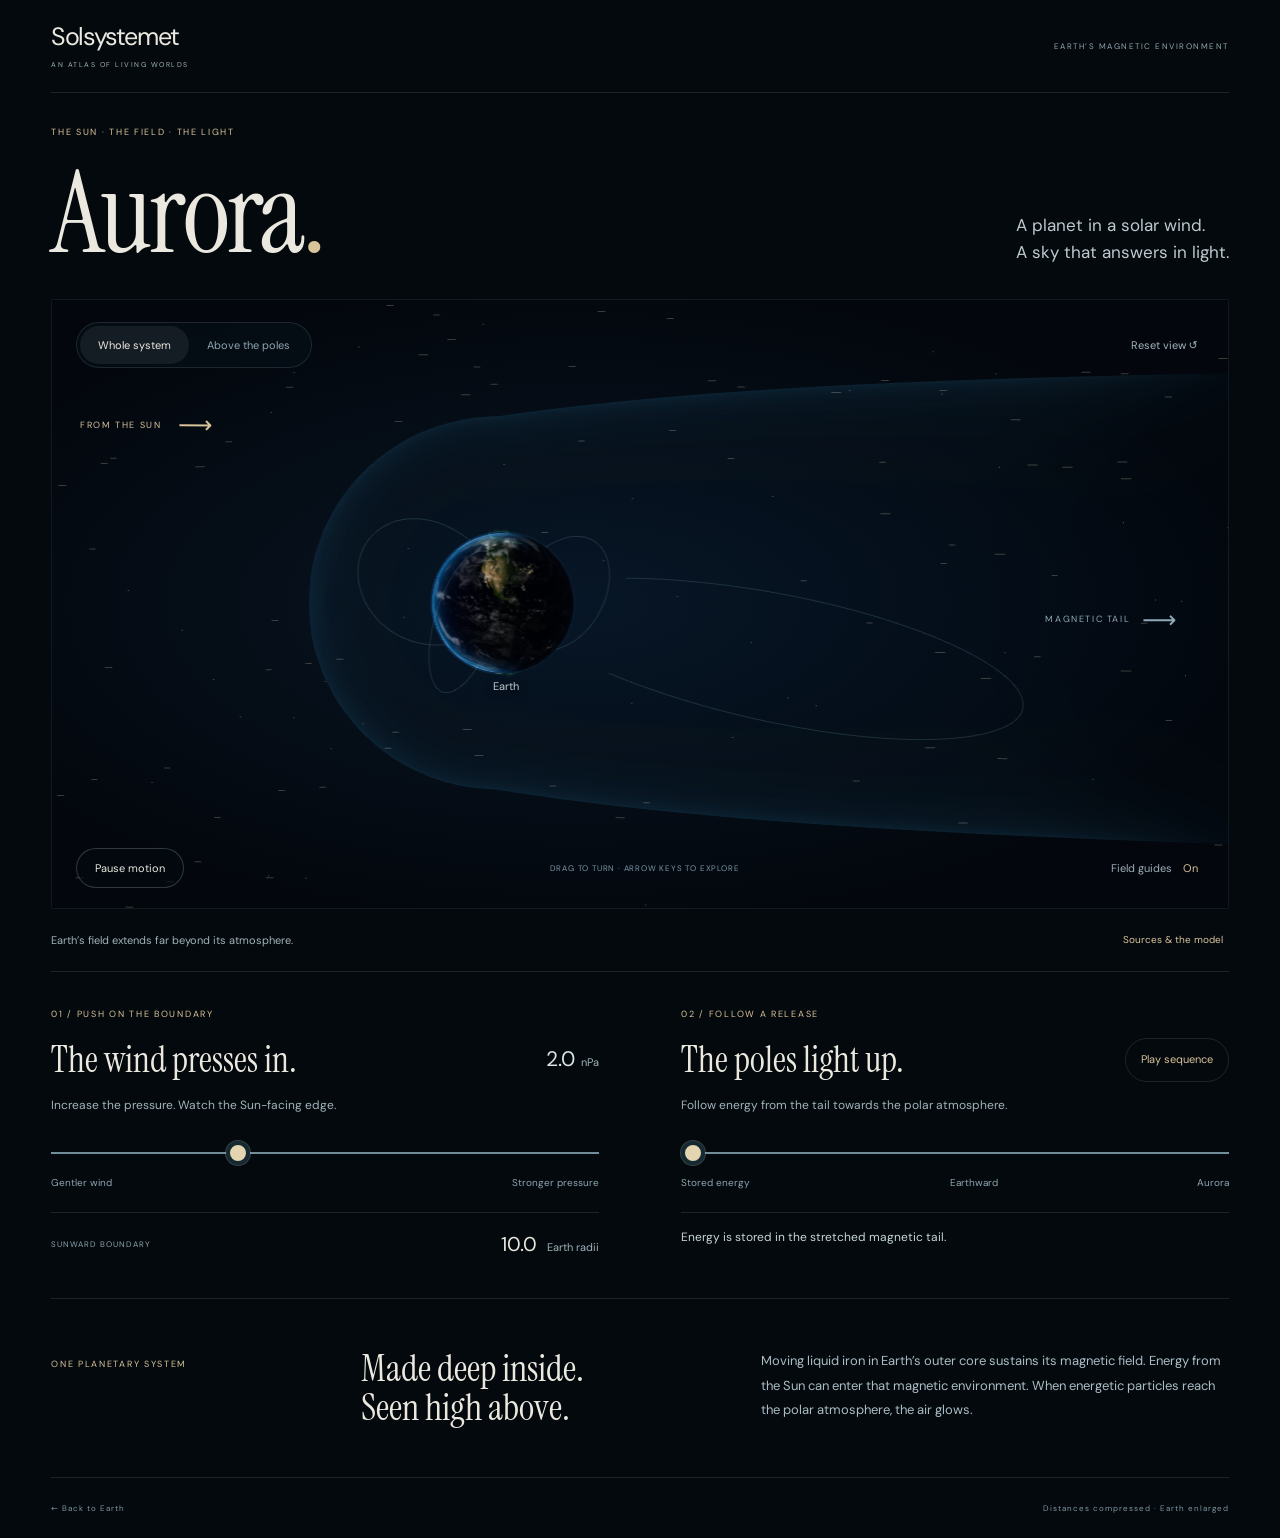
==== aurora/index.html @ 702e061f "Publish planetary Aurora exhibit with Earth and tides navigation" ====
<!doctype html><html lang="en"><head><meta charset="utf-8"><meta name="viewport" content="width=device-width,initial-scale=1"><link rel="icon" href="data:,">
<meta name="theme-color" content="#04090e"><title>Aurora · Earth and its magnetic environment</title><link rel="stylesheet" href="style.css?v=20261102"><script type="importmap">{"imports":{"three":"../vendor/three.module.js","three/core":"../vendor/three.core.js","three/controls":"../vendor/OrbitControls.js","aurora-scene":"./scene.js?v=20261102"}}</script></head>
<body><header><a class="brand" href="../index.html#earth">Solsystemet<span>AN ATLAS OF LIVING WORLDS</span></a><span class="chapter">EARTH’S MAGNETIC ENVIRONMENT</span></header>
<main><div class="intro"><div><p class="eyebrow">THE SUN · THE FIELD · THE LIGHT</p><h1>Aurora<span>.</span></h1></div><p class="lead">A planet in a solar wind.<br>A sky that answers in light.</p></div>
<section class="exhibit" aria-label="Earth and its magnetic environment">
<div class="stage" id="stage"><canvas id="universe" tabindex="0" aria-label="Earth within its magnetic envelope. Drag or use arrow keys to turn the system."></canvas>
<div class="stage-toolbar"><div class="view-switch" role="group" aria-label="View"><button data-view="system" aria-pressed="true">Whole system</button><button data-view="polar" aria-pressed="false">Above the poles</button></div><button id="reset" aria-label="Reset viewpoint">Reset view ↺</button></div>
<div class="scene-label sun-label"><span>FROM THE SUN</span><i>⟶</i></div><span class="scene-label tail-label" id="tailLabel">MAGNETIC TAIL <i>⟶</i></span><div class="earth-label" id="earthLabel">Earth</div><div id="polarLabel" class="polar-label" hidden><span class="eyebrow">AROUND THE MAGNETIC POLES</span><p>The atmosphere glows.</p></div>
<div class="stage-bottom"><button id="motion">Pause motion</button><span id="gesture">DRAG TO TURN · ARROW KEYS TO EXPLORE</span><button id="guides" aria-pressed="true">Field guides <span>On</span></button></div>
<div class="loading" id="loading">Finding Earth’s place in the wind<span></span></div><div class="fallback" id="failure" hidden><h2>The view couldn’t open.</h2><p>Stronger solar-wind pressure pushes the sunward magnetic boundary closer to Earth. Auroras involve a separate transfer and release of energy.</p><button id="retry">Try again ↻</button></div>
</div><div class="scene-caption"><p id="viewCaption">Earth’s field extends far beyond its atmosphere.</p><button id="about">Sources &amp; the model</button></div>
<div class="instruments"><section class="pressure-instrument" aria-labelledby="pressureTitle"><p class="eyebrow">01 / PUSH ON THE BOUNDARY</p><div class="instrument-title"><h2 id="pressureTitle">The wind presses in.</h2><output id="pressureValue" for="pressure">2.0 <small>nPa</small></output></div><p class="instruction">Increase the pressure. Watch the Sun-facing edge.</p><label class="sr-only" for="pressure">Solar-wind dynamic pressure</label><input id="pressure" type="range" min="0" max="100" value="33.333" step=".1"><div class="range-labels"><span>Gentler wind</span><span>Stronger pressure</span></div><div class="measure"><span>SUNWARD BOUNDARY</span><strong id="boundaryValue">10.0 <small>Earth radii</small></strong></div></section>
<section class="release-instrument" aria-labelledby="releaseTitle"><p class="eyebrow">02 / FOLLOW A RELEASE</p><div class="instrument-title"><h2 id="releaseTitle">The poles light up.</h2><button id="playRelease">Play sequence</button></div><p class="instruction">Follow energy from the tail towards the polar atmosphere.</p><label class="sr-only" for="release">Illustrative energy release sequence</label><input id="release" type="range" min="0" max="100" value="0" step=".1"><div class="range-labels"><span>Stored energy</span><span>Earthward</span><span>Aurora</span></div><p class="sequence-caption" id="sequenceCaption" aria-live="polite">Energy is stored in the stretched magnetic tail.</p></section></div>
</section><section class="thought"><span class="eyebrow">ONE PLANETARY SYSTEM</span><h2>Made deep inside. <br>Seen high above.</h2><p>Moving liquid iron in Earth’s outer core sustains its magnetic field. Energy from the Sun can enter that magnetic environment. When energetic particles reach the polar atmosphere, the air glows.</p></section></main>
<footer><a href="../index.html#earth">← Back to Earth</a><span>Distances compressed · Earth enlarged</span></footer>
<dialog id="notes"><button id="closeNotes" aria-label="Close sources">×</button><p class="eyebrow">READING THIS MODEL</p><h2>A field, not a shell.</h2><p>The faint envelope represents the <strong>magnetopause</strong>, the boundary between Earth’s magnetic environment and the solar wind. It is not a solid barrier or Earth’s atmosphere. The sparse interior lines are illustrative magnetic-field guides.</p><p>The pressure control uses the approximate pressure-balance relationship <strong>R ∝ P<sup>−1/6</sup></strong>, with 10 Earth radii at 2 nPa as an illustrative reference. The magnetic field and solar-wind field orientation are held fixed. Real boundary position also depends on those factors and changing conditions. The displayed range is 0.5–32 nPa.</p><p>Earth is enlarged relative to the magnetosphere so it remains visible. Tail length and distances are compressed; the real magnetotail extends far beyond the scene. The envelope shape and guide curves are authored illustrations, not a magnetohydrodynamic simulation.</p><p>The release sequence is separate from the pressure control. It begins with energy already stored in the magnetotail and illustrates an Earthward release and enhanced auroral emission. It does not predict a storm or imply that pressure alone determines auroral activity. Tracers indicate energy transfer, not literal packets travelling on these exact paths.</p><p>Auroras form around the magnetic poles when energetic particles excite atmospheric gases. The ovals and curtain heights are exaggerated; the magnetic axis and auroral shape are illustrative, not current geomagnetic data. Both hemispheres are shown; actual northern and southern auroras are not perfectly symmetrical. Earth and the Sun’s direction stay fixed during the sequence.</p><p>Earth surface: NASA Blue Marble Next Generation, July 2004 with topography. NASA Earth Observatory; Reto Stöckli / NASA Goddard Space Flight Center, based on MODIS observations. Clouds and night lights: Solar System Scope / INOVE, based on NASA imagery, <a href="https://creativecommons.org/licenses/by/4.0/" target="_blank" rel="noopener">CC BY 4.0</a>. Cloud map copied unchanged; day and night maps resized to 2048 × 1024. Historical composites, not live observations. Stars are illustrative. All field geometry and aurora shaders are original explanatory graphics.</p><p><a href="https://science.nasa.gov/heliophysics/focus-areas/magnetosphere-ionosphere/" target="_blank" rel="noopener">NASA — Magnetosphere &amp; ionosphere</a><br><a href="https://science.nasa.gov/sun/auroras/" target="_blank" rel="noopener">NASA — Auroras</a><br><a href="https://www.swpc.noaa.gov/phenomena/aurora" target="_blank" rel="noopener">NOAA — Aurora</a><br><a href="https://doi.org/10.1029/97JA00196" target="_blank" rel="noopener">Shue et al. (1997) — Magnetopause shape</a><br><a href="../sources.html" target="_blank" rel="noopener">Earth imagery credits</a></p></dialog>
<script type="module" src="app.js?v=20261102"></script></body></html>
---- aurora/style.css ----
@font-face{font-family:DM;src:url('../assets/fonts/dm-sans-normal-latin.woff2')}@font-face{font-family:Instrument;src:url('../assets/fonts/instrument-serif-normal-latin.woff2')}
:root{color-scheme:dark;--ink:#04090d;--paper:#eae8df;--muted:#a0b3bb;--gold:#d8c39a;--line:#b5c5ce25}*{box-sizing:border-box}body{margin:0;background:var(--ink);color:var(--paper);font:14px/1.6 DM,system-ui}button,a,input{-webkit-tap-highlight-color:transparent}button{font:inherit;color:inherit;cursor:pointer;background:none;border:0;min-height:44px}button:disabled{opacity:.35;cursor:wait}a{color:inherit;text-decoration:none}button:hover,a:hover{color:var(--gold)}:focus-visible{outline:2px solid var(--gold);outline-offset:5px}[hidden]{display:none!important}.sr-only{position:absolute;width:1px;height:1px;overflow:hidden;clip-path:inset(50%)}header,main,footer{margin:0 4%}header{padding:24px 0;display:flex;justify-content:space-between;align-items:center;border-bottom:1px solid var(--line)}.brand{font-size:25px;letter-spacing:-1.4px;line-height:1}.brand span{display:block;font-size:7px;letter-spacing:1.5px;margin-top:12px;color:var(--muted)}.chapter{font-size:8px;color:#93a7b0;letter-spacing:1.5px}.intro{display:flex;justify-content:space-between;align-items:end;padding:32px 0 25px}.eyebrow{font-size:9px;letter-spacing:1.7px;color:var(--gold);margin:0 0 14px}h1,h2{font-family:Instrument,Georgia,serif;font-weight:400;line-height:1.05}h1{font-size:clamp(75px,9vw,126px);margin:0;letter-spacing:-3px}h1 span{color:var(--gold)}.lead{font-size:17px;color:#bdcbd0;margin:0 0 8px}.stage{height:610px;position:relative;overflow:hidden;background:radial-gradient(ellipse at 45% 50%,#081523,#03070d 75%);border:1px solid #9cbdcf18;border-radius:2px}canvas{width:100%;height:100%;display:block;touch-action:pan-y}.stage-toolbar{position:absolute;top:22px;left:24px;right:24px;display:flex;justify-content:space-between;align-items:center;gap:12px}.view-switch{display:flex;border:1px solid var(--line);border-radius:28px;background:#071018ab;backdrop-filter:blur(10px);padding:3px}.view-switch button{font-size:11px;padding:0 18px;border-radius:22px;color:#8ea5b1;min-height:38px}.view-switch button[aria-pressed=true]{background:#a8bac119;color:var(--paper)}#reset{font-size:11px;color:var(--muted)}.scene-label{position:absolute;color:#8faab8;font-size:9px;letter-spacing:1.6px;pointer-events:none}.sun-label{left:28px;top:113px;display:flex;align-items:center;gap:17px;color:var(--gold)}.sun-label i,.tail-label i{font-style:normal;font-size:24px;line-height:1}.tail-label{right:28px;top:48%;display:flex;align-items:center;gap:12px}.earth-label{position:absolute;font-size:11px;color:#bfcbd2;pointer-events:none;transform:translate(-50%,0);text-shadow:0 2px 8px #000}.polar-label{position:absolute;left:28px;top:110px;pointer-events:none}.polar-label p{font-family:Instrument;font-size:28px;margin-top:8px;color:#d6e7e5}.stage-bottom{position:absolute;bottom:20px;left:24px;right:24px;display:flex;align-items:center;justify-content:space-between;gap:20px}.stage-bottom button{font-size:11px;min-height:40px}#motion{border:1px solid #9babb14a;border-radius:24px;padding:0 18px;background:#030a11a0}#gesture{font-size:8px;letter-spacing:.8px;color:#7b96a5}#guides{color:#9eafb9}#guides span{color:var(--gold);margin-left:8px}.scene-caption{display:flex;justify-content:space-between;gap:20px;align-items:center;padding:9px 0;border-bottom:1px solid var(--line);color:var(--muted);font-size:11px}.scene-caption p{margin:0}.scene-caption button{font-size:10px;color:var(--gold);white-space:nowrap}.instruments{display:grid;grid-template-columns:1fr 1fr;gap:7%;padding:35px 0 38px;border-bottom:1px solid var(--line)}.instrument-title{display:flex;justify-content:space-between;align-items:center;gap:12px;min-height:48px}.instrument-title h2{font-size:36px;margin:0}.instrument-title output{font-size:21px;white-space:nowrap;color:#d8e4e9;font-variant-numeric:tabular-nums}small{font-size:11px;color:var(--muted)}.instruction{color:var(--muted);font-size:12px;margin:12px 0 19px}input[type=range]{appearance:none;background:transparent;height:38px;cursor:ew-resize;width:100%;margin:0;display:block}input::-webkit-slider-runnable-track{height:2px;background:#718d9a}input::-moz-range-track{height:2px;background:#718d9a}input::-webkit-slider-thumb{appearance:none;width:24px;height:24px;margin-top:-11px;border-radius:50%;background:#e4d4b0;border:4px solid #152932;box-shadow:0 0 0 1px #b0c2c04a}input::-moz-range-thumb{width:16px;height:16px;border-radius:50%;background:#e4d4b0;border:4px solid #152932}.range-labels{display:flex;justify-content:space-between;color:#8ea4af;font-size:10px;margin:3px 0 21px}.measure{display:flex;justify-content:space-between;gap:20px;padding-top:15px;border-top:1px solid var(--line);align-items:center}.measure>span{font-size:8px;letter-spacing:1px;color:#8da5b1}.measure strong{font-weight:400;font-size:20px;font-variant-numeric:tabular-nums}.measure small{margin-left:5px}#playRelease{font-size:11px;color:var(--gold);border:1px solid var(--line);border-radius:24px;padding:0 15px;white-space:nowrap}.sequence-caption{margin:0;padding-top:15px;border-top:1px solid var(--line);min-height:48px;color:#c6d5d8;font-size:12px}.thought{display:grid;grid-template-columns:.75fr 1fr 1.3fr;gap:40px;padding:50px 0}.thought>.eyebrow{padding-top:8px}.thought h2{font-size:37px;margin:0}.thought>p{font-size:13px;color:#aabcc5;margin:0;max-width:470px;line-height:1.9}footer{display:flex;justify-content:space-between;gap:25px;font-size:8px;color:#7e95a3;letter-spacing:1px;border-top:1px solid var(--line);padding:24px 0}.loading{position:absolute;inset:0;background:#060d15;display:flex;align-items:center;justify-content:center;flex-direction:column;color:var(--gold);font-size:12px;letter-spacing:.5px;z-index:4}.loading span{width:45px;height:1px;background:var(--gold);margin-top:20px}.fallback{position:absolute;inset:0;z-index:4;background:#07111b;padding:15% 12%;align-content:center}.fallback h2{font-size:40px}.fallback p{max-width:500px;color:var(--muted)}.fallback button{border-bottom:1px solid var(--gold);color:var(--gold)}dialog{background:#0a151e;color:var(--paper);border:1px solid #899ca650;padding:40px;max-width:660px;width:calc(100% - 32px);max-height:85dvh}dialog::backdrop{background:#000c;backdrop-filter:blur(6px)}dialog h2{font-size:44px}dialog p{font-size:13px;color:#b4c7d0}dialog a{color:var(--gold)}#closeNotes{position:absolute;right:12px;top:8px;font-size:25px;width:44px}
@media(min-width:1600px){header,main,footer{max-width:1500px;margin-left:auto;margin-right:auto}.stage{height:690px}}
@media(max-width:700px){header,main,footer{margin-left:6%;margin-right:6%}header{padding:20px 0}.brand{font-size:23px}.chapter{font-size:7px;letter-spacing:.8px;max-width:120px;text-align:right}.intro{padding:28px 0 23px;gap:15px;align-items:center}.eyebrow{font-size:8px;letter-spacing:1.3px}h1{font-size:76px;letter-spacing:-2px}.lead{font-size:11px;max-width:135px;margin:23px 0 0}.stage{height:455px;margin:0 -6.82%;border-left:0;border-right:0;border-radius:0}.stage-toolbar{top:16px;left:16px;right:16px;gap:6px}.view-switch button{font-size:10px;padding:0 12px}#reset{font-size:10px}.sun-label{top:83px;left:20px;font-size:7px;letter-spacing:1px;gap:8px}.tail-label{font-size:7px;right:18px;top:auto;bottom:87px}.tail-label i{font-size:19px}.stage-bottom{left:18px;right:18px;bottom:16px;gap:8px}#gesture{display:none}.stage-bottom button{font-size:10px}#motion{padding:0 14px}.polar-label{left:20px;top:88px}.polar-label .eyebrow{font-size:7px}.polar-label p{font-size:23px;max-width:160px}.earth-label{font-size:10px}.scene-caption{font-size:10px;gap:10px}.scene-caption p{max-width:210px}.scene-caption button{font-size:9px}.instruments{grid-template-columns:1fr;gap:33px;padding:28px 0}.instrument-title h2{font-size:32px}.instruction{font-size:12px}.measure strong{font-size:19px}.release-instrument{border-top:1px solid var(--line);padding-top:28px}.thought{grid-template-columns:1fr;gap:16px;padding:33px 0}.thought>.eyebrow{margin:0}.thought h2{font-size:35px}.thought h2 br{display:none}.thought p{font-size:12px}.sequence-caption{min-height:52px}footer{font-size:7px;letter-spacing:.6px;gap:18px}.fallback{padding:80px 24px}.fallback h2{font-size:33px}}

@media(max-width:700px){.polar-label p{display:none}.polar-label{top:89px}.thought h2 br{display:none}}

@media(max-width:700px) and (min-height:600px){.stage{position:sticky;top:0;z-index:3;height:48svh;min-height:330px;background:#040b12}.instruments section{scroll-margin-top:50svh}}

@media(max-height:500px){.stage{height:75svh;min-height:260px}.intro{padding:18px 0}.intro h1{font-size:64px}.intro .lead{font-size:13px}}
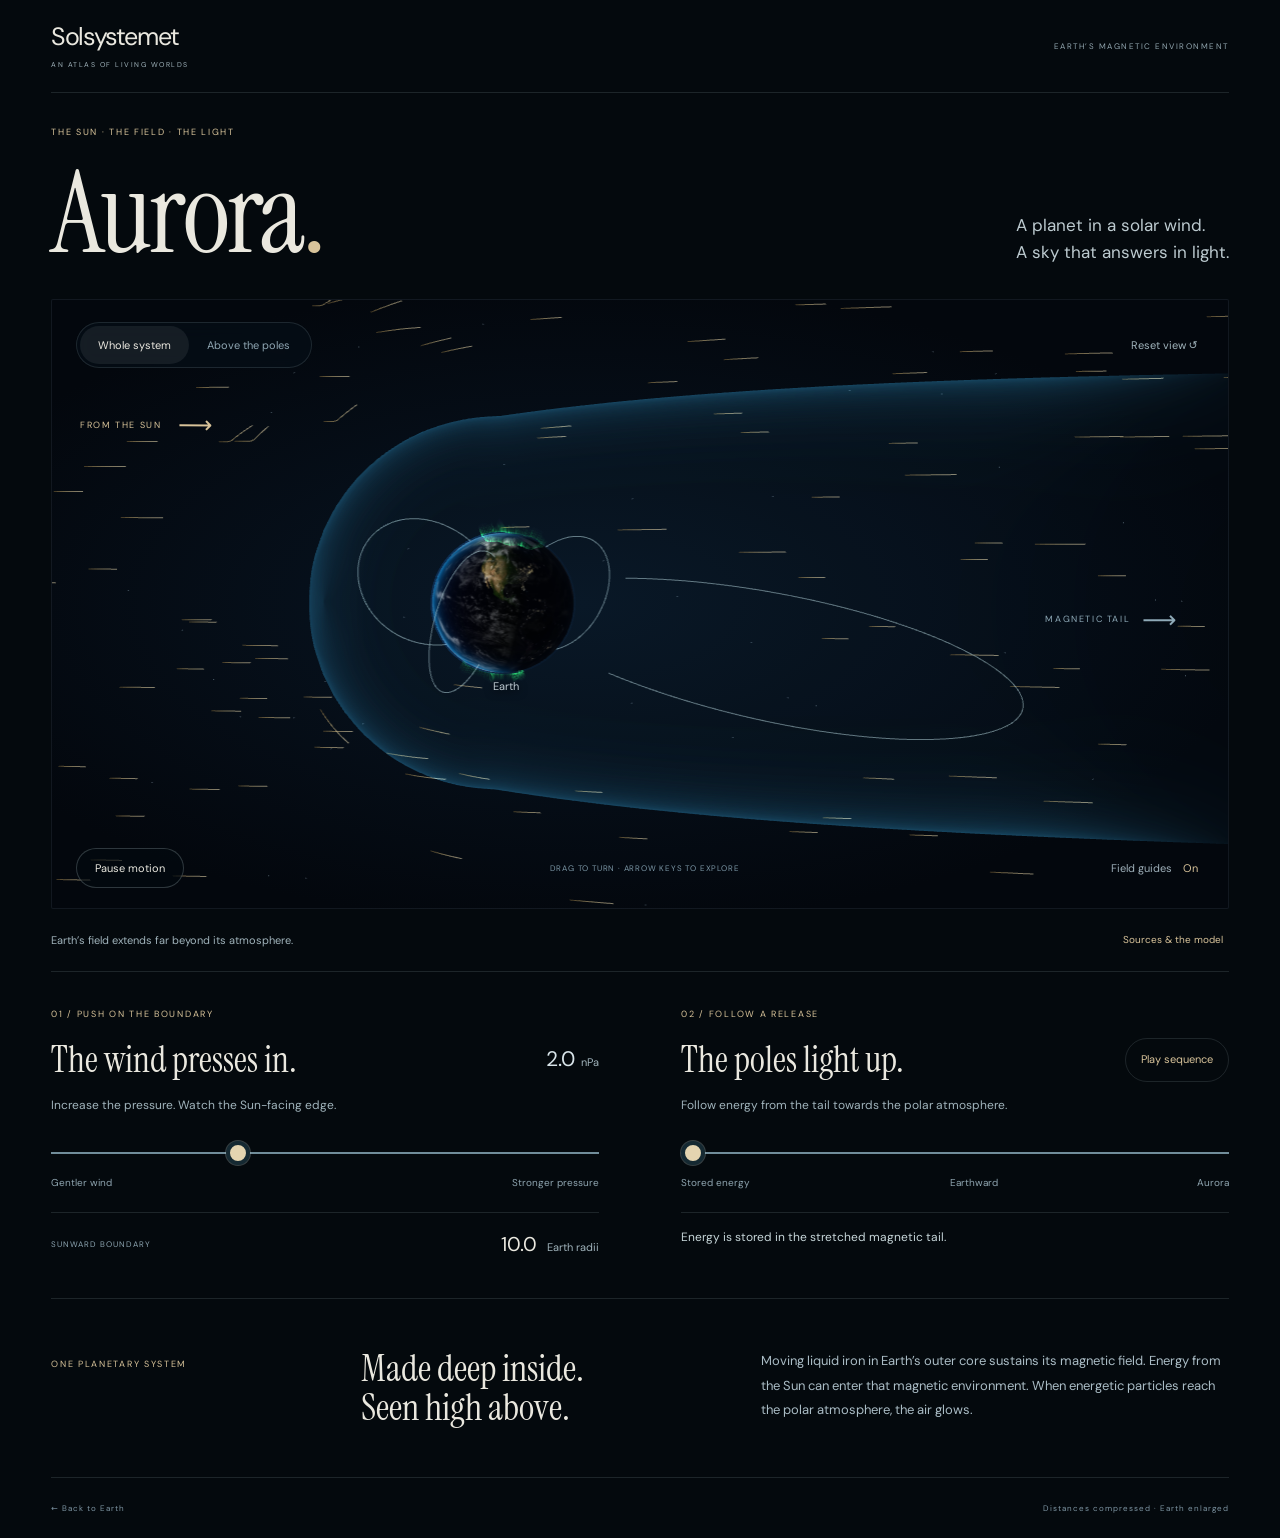
==== commit 4051422c: "Refine Aurora wind, magnetic field and luminous polar curtains" ====
--- a/aurora/index.html
+++ b/aurora/index.html
@@ -6,12 +6,12 @@
 <div class="stage" id="stage"><canvas id="universe" tabindex="0" aria-label="Earth within its magnetic envelope. Drag or use arrow keys to turn the system."></canvas>
 <div class="stage-toolbar"><div class="view-switch" role="group" aria-label="View"><button data-view="system" aria-pressed="true">Whole system</button><button data-view="polar" aria-pressed="false">Above the poles</button></div><button id="reset" aria-label="Reset viewpoint">Reset view ↺</button></div>
 <div class="scene-label sun-label"><span>FROM THE SUN</span><i>⟶</i></div><span class="scene-label tail-label" id="tailLabel">MAGNETIC TAIL <i>⟶</i></span><div class="earth-label" id="earthLabel">Earth</div><div id="polarLabel" class="polar-label" hidden><span class="eyebrow">AROUND THE MAGNETIC POLES</span><p>The atmosphere glows.</p></div>
-<div class="stage-bottom"><button id="motion">Pause motion</button><span id="gesture">DRAG TO TURN · ARROW KEYS TO EXPLORE</span><button id="guides" aria-pressed="true">Field guides <span>On</span></button></div>
+<div class="release-status" id="releaseStatus" hidden><span id="releaseStage">Stored in the tail</span><div class="release-track"><i id="releaseProgress"></i></div><button id="followLight" hidden>See the aurora ↗</button></div><div class="stage-bottom"><button id="motion">Pause motion</button><span id="gesture">DRAG TO TURN · ARROW KEYS TO EXPLORE</span><button id="guides" aria-pressed="true">Field guides <span>On</span></button></div>
 <div class="loading" id="loading">Finding Earth’s place in the wind<span></span></div><div class="fallback" id="failure" hidden><h2>The view couldn’t open.</h2><p>Stronger solar-wind pressure pushes the sunward magnetic boundary closer to Earth. Auroras involve a separate transfer and release of energy.</p><button id="retry">Try again ↻</button></div>
 </div><div class="scene-caption"><p id="viewCaption">Earth’s field extends far beyond its atmosphere.</p><button id="about">Sources &amp; the model</button></div>
 <div class="instruments"><section class="pressure-instrument" aria-labelledby="pressureTitle"><p class="eyebrow">01 / PUSH ON THE BOUNDARY</p><div class="instrument-title"><h2 id="pressureTitle">The wind presses in.</h2><output id="pressureValue" for="pressure">2.0 <small>nPa</small></output></div><p class="instruction">Increase the pressure. Watch the Sun-facing edge.</p><label class="sr-only" for="pressure">Solar-wind dynamic pressure</label><input id="pressure" type="range" min="0" max="100" value="33.333" step=".1"><div class="range-labels"><span>Gentler wind</span><span>Stronger pressure</span></div><div class="measure"><span>SUNWARD BOUNDARY</span><strong id="boundaryValue">10.0 <small>Earth radii</small></strong></div></section>
 <section class="release-instrument" aria-labelledby="releaseTitle"><p class="eyebrow">02 / FOLLOW A RELEASE</p><div class="instrument-title"><h2 id="releaseTitle">The poles light up.</h2><button id="playRelease">Play sequence</button></div><p class="instruction">Follow energy from the tail towards the polar atmosphere.</p><label class="sr-only" for="release">Illustrative energy release sequence</label><input id="release" type="range" min="0" max="100" value="0" step=".1"><div class="range-labels"><span>Stored energy</span><span>Earthward</span><span>Aurora</span></div><p class="sequence-caption" id="sequenceCaption" aria-live="polite">Energy is stored in the stretched magnetic tail.</p></section></div>
 </section><section class="thought"><span class="eyebrow">ONE PLANETARY SYSTEM</span><h2>Made deep inside. <br>Seen high above.</h2><p>Moving liquid iron in Earth’s outer core sustains its magnetic field. Energy from the Sun can enter that magnetic environment. When energetic particles reach the polar atmosphere, the air glows.</p></section></main>
 <footer><a href="../index.html#earth">← Back to Earth</a><span>Distances compressed · Earth enlarged</span></footer>
-<dialog id="notes"><button id="closeNotes" aria-label="Close sources">×</button><p class="eyebrow">READING THIS MODEL</p><h2>A field, not a shell.</h2><p>The faint envelope represents the <strong>magnetopause</strong>, the boundary between Earth’s magnetic environment and the solar wind. It is not a solid barrier or Earth’s atmosphere. The sparse interior lines are illustrative magnetic-field guides.</p><p>The pressure control uses the approximate pressure-balance relationship <strong>R ∝ P<sup>−1/6</sup></strong>, with 10 Earth radii at 2 nPa as an illustrative reference. The magnetic field and solar-wind field orientation are held fixed. Real boundary position also depends on those factors and changing conditions. The displayed range is 0.5–32 nPa.</p><p>Earth is enlarged relative to the magnetosphere so it remains visible. Tail length and distances are compressed; the real magnetotail extends far beyond the scene. The envelope shape and guide curves are authored illustrations, not a magnetohydrodynamic simulation.</p><p>The release sequence is separate from the pressure control. It begins with energy already stored in the magnetotail and illustrates an Earthward release and enhanced auroral emission. It does not predict a storm or imply that pressure alone determines auroral activity. Tracers indicate energy transfer, not literal packets travelling on these exact paths.</p><p>Auroras form around the magnetic poles when energetic particles excite atmospheric gases. The ovals and curtain heights are exaggerated; the magnetic axis and auroral shape are illustrative, not current geomagnetic data. Both hemispheres are shown; actual northern and southern auroras are not perfectly symmetrical. Earth and the Sun’s direction stay fixed during the sequence.</p><p>Earth surface: NASA Blue Marble Next Generation, July 2004 with topography. NASA Earth Observatory; Reto Stöckli / NASA Goddard Space Flight Center, based on MODIS observations. Clouds and night lights: Solar System Scope / INOVE, based on NASA imagery, <a href="https://creativecommons.org/licenses/by/4.0/" target="_blank" rel="noopener">CC BY 4.0</a>. Cloud map copied unchanged; day and night maps resized to 2048 × 1024. Historical composites, not live observations. Stars are illustrative. All field geometry and aurora shaders are original explanatory graphics.</p><p><a href="https://science.nasa.gov/heliophysics/focus-areas/magnetosphere-ionosphere/" target="_blank" rel="noopener">NASA — Magnetosphere &amp; ionosphere</a><br><a href="https://science.nasa.gov/sun/auroras/" target="_blank" rel="noopener">NASA — Auroras</a><br><a href="https://www.swpc.noaa.gov/phenomena/aurora" target="_blank" rel="noopener">NOAA — Aurora</a><br><a href="https://doi.org/10.1029/97JA00196" target="_blank" rel="noopener">Shue et al. (1997) — Magnetopause shape</a><br><a href="../sources.html" target="_blank" rel="noopener">Earth imagery credits</a></p></dialog>
+<dialog id="notes"><button id="closeNotes" aria-label="Close sources">×</button><p class="eyebrow">READING THIS MODEL</p><h2>A field, not a shell.</h2><p>The blue envelope represents the <strong>magnetopause</strong>, the boundary between Earth’s magnetic environment and the solar wind. It is not a solid barrier or Earth’s atmosphere. The sparse interior lines are illustrative magnetic-field guides.</p><p>The pressure control uses the approximate pressure-balance relationship <strong>R ∝ P<sup>−1/6</sup></strong>, with 10 Earth radii at 2 nPa as an illustrative reference. The magnetic field and solar-wind field orientation are held fixed. Real boundary position also depends on those factors and changing conditions. The displayed range is 0.5–32 nPa.</p><p>Earth is enlarged relative to the magnetosphere so it remains visible. Tail length and distances are compressed; the real magnetotail extends far beyond the scene. The envelope shape and guide curves are authored illustrations, not a magnetohydrodynamic simulation.</p><p>The release sequence is separate from the pressure control. It begins with energy already stored in the magnetotail and illustrates an Earthward release and enhanced auroral emission. It does not predict a storm or imply that pressure alone determines auroral activity. Tracers indicate energy transfer, not literal packets travelling on these exact paths.</p><p>Auroras form around the magnetic poles when energetic particles excite atmospheric gases. The ovals and curtain heights are exaggerated; the magnetic axis and auroral shape are illustrative, not current geomagnetic data. Both hemispheres are shown; actual northern and southern auroras are not perfectly symmetrical. Earth and the Sun’s direction stay fixed during the sequence.</p><p>Earth surface: NASA Blue Marble Next Generation, July 2004 with topography. NASA Earth Observatory; Reto Stöckli / NASA Goddard Space Flight Center, based on MODIS observations. Clouds and night lights: Solar System Scope / INOVE, based on NASA imagery, <a href="https://creativecommons.org/licenses/by/4.0/" target="_blank" rel="noopener">CC BY 4.0</a>. Cloud map copied unchanged; day and night maps resized to 2048 × 1024. Historical composites, not live observations. Stars are illustrative. All field geometry and aurora shaders are original explanatory graphics.</p><p><a href="https://science.nasa.gov/heliophysics/focus-areas/magnetosphere-ionosphere/" target="_blank" rel="noopener">NASA — Magnetosphere &amp; ionosphere</a><br><a href="https://science.nasa.gov/sun/auroras/" target="_blank" rel="noopener">NASA — Auroras</a><br><a href="https://www.swpc.noaa.gov/phenomena/aurora" target="_blank" rel="noopener">NOAA — Aurora</a><br><a href="https://doi.org/10.1029/97JA00196" target="_blank" rel="noopener">Shue et al. (1997) — Magnetopause shape</a><br><a href="../sources.html" target="_blank" rel="noopener">Earth imagery credits</a></p></dialog>
 <script type="module" src="app.js?v=20261102"></script></body></html>
--- a/aurora/style.css
+++ b/aurora/style.css
@@ -8,3 +8,7 @@
 @media(max-width:700px) and (min-height:600px){.stage{position:sticky;top:0;z-index:3;height:48svh;min-height:330px;background:#040b12}.instruments section{scroll-margin-top:50svh}}
 
 @media(max-height:500px){.stage{height:75svh;min-height:260px}.intro{padding:18px 0}.intro h1{font-size:64px}.intro .lead{font-size:13px}}
+
+.release-status{position:absolute;right:28px;top:95px;width:200px;padding:12px 14px;background:#061019dd;border:1px solid #a5c4d026;backdrop-filter:blur(12px);font-size:11px;color:#c6e6dd}.release-track{height:2px;background:#b6d0c81c;margin-top:10px;overflow:hidden}.release-track i{display:block;height:100%;background:#91dfb4;transform-origin:left}#followLight{font-size:11px;color:var(--gold);padding:8px 0 0;min-height:36px}
+@media(max-width:700px){.release-status{top:auto;bottom:65px;left:20px;right:20px;width:auto;padding:8px 12px;font-size:10px;background:#041019e8}.release-track{margin-top:5px}#followLight{min-height:32px;padding-top:4px}body[data-view=polar] #guides{visibility:hidden}}
+@media(prefers-reduced-motion:reduce){*,*::before,*::after{scroll-behavior:auto!important}}
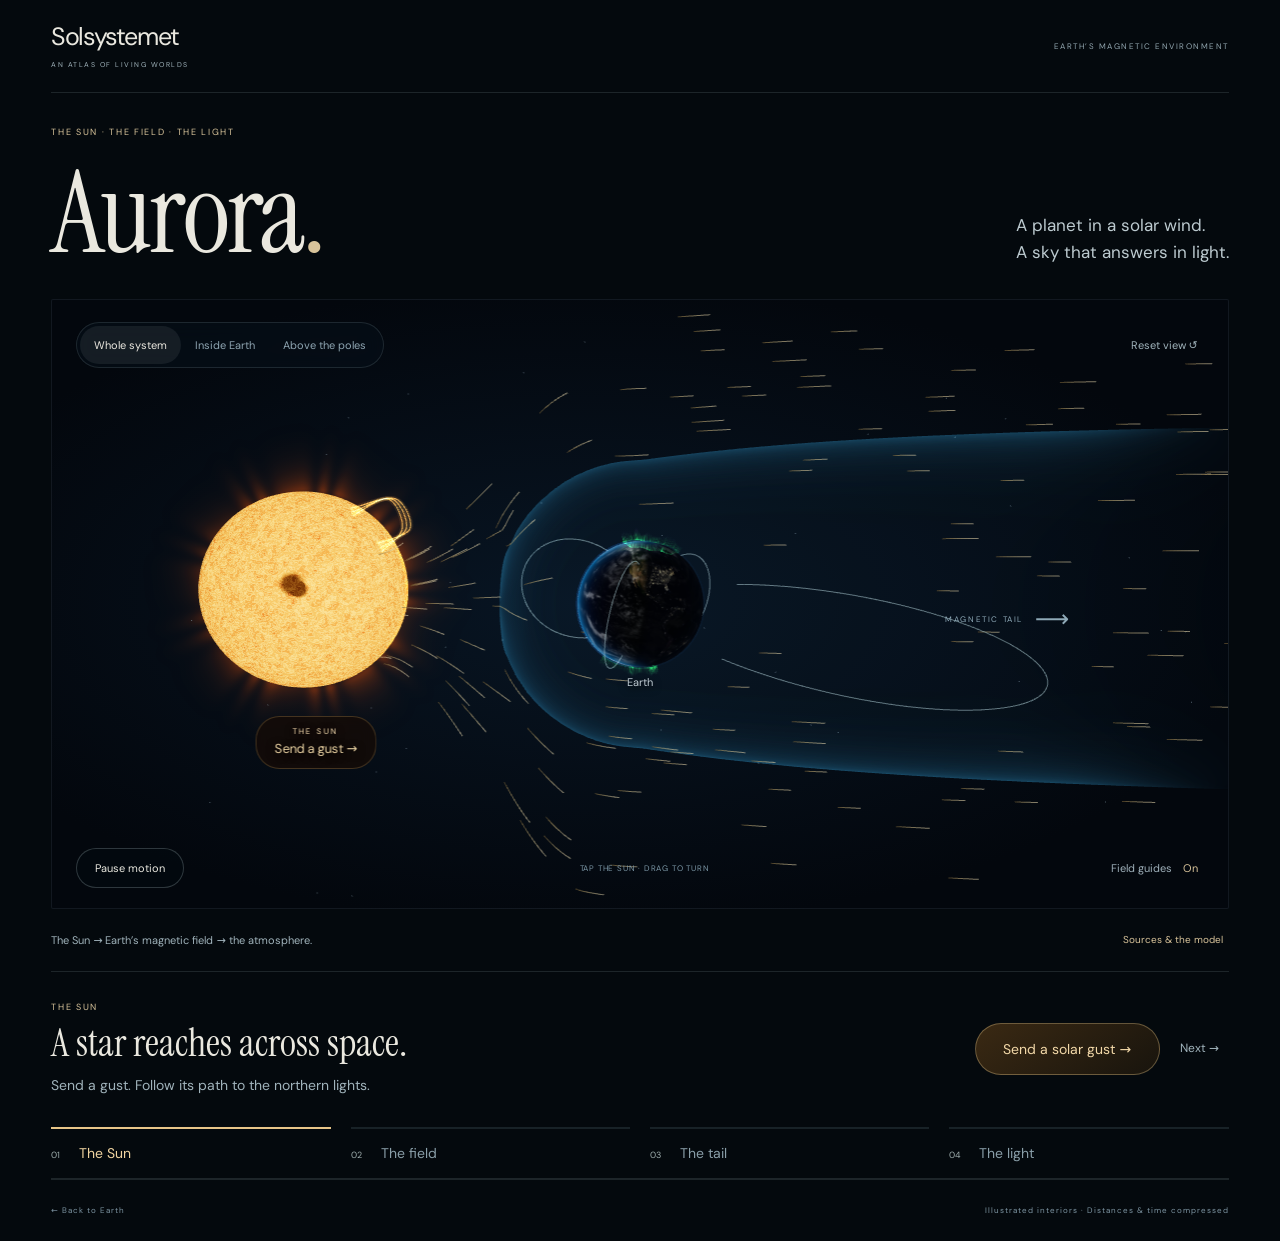
==== commit 2962f1c7: "Rebuild Aurora around a visible Sun, Earth cutaway and direct journey" ====
--- a/aurora/index.html
+++ b/aurora/index.html
@@ -4,14 +4,16 @@
 <main><div class="intro"><div><p class="eyebrow">THE SUN · THE FIELD · THE LIGHT</p><h1>Aurora<span>.</span></h1></div><p class="lead">A planet in a solar wind.<br>A sky that answers in light.</p></div>
 <section class="exhibit" aria-label="Earth and its magnetic environment">
 <div class="stage" id="stage"><canvas id="universe" tabindex="0" aria-label="Earth within its magnetic envelope. Drag or use arrow keys to turn the system."></canvas>
-<div class="stage-toolbar"><div class="view-switch" role="group" aria-label="View"><button data-view="system" aria-pressed="true">Whole system</button><button data-view="polar" aria-pressed="false">Above the poles</button></div><button id="reset" aria-label="Reset viewpoint">Reset view ↺</button></div>
-<div class="scene-label sun-label"><span>FROM THE SUN</span><i>⟶</i></div><span class="scene-label tail-label" id="tailLabel">MAGNETIC TAIL <i>⟶</i></span><div class="earth-label" id="earthLabel">Earth</div><div id="polarLabel" class="polar-label" hidden><span class="eyebrow">AROUND THE MAGNETIC POLES</span><p>The atmosphere glows.</p></div>
-<div class="release-status" id="releaseStatus" hidden><span id="releaseStage">Stored in the tail</span><div class="release-track"><i id="releaseProgress"></i></div><button id="followLight" hidden>See the aurora ↗</button></div><div class="stage-bottom"><button id="motion">Pause motion</button><span id="gesture">DRAG TO TURN · ARROW KEYS TO EXPLORE</span><button id="guides" aria-pressed="true">Field guides <span>On</span></button></div>
-<div class="loading" id="loading">Finding Earth’s place in the wind<span></span></div><div class="fallback" id="failure" hidden><h2>The view couldn’t open.</h2><p>Stronger solar-wind pressure pushes the sunward magnetic boundary closer to Earth. Auroras involve a separate transfer and release of energy.</p><button id="retry">Try again ↻</button></div>
+<div class="stage-toolbar"><div class="view-switch" role="group" aria-label="View"><button data-view="system" aria-pressed="true">Whole system</button><button data-view="core" aria-pressed="false">Inside Earth</button><button data-view="polar" aria-pressed="false">Above the poles</button></div><button id="reset" aria-label="Reset viewpoint">Reset view ↺</button></div>
+<button class="sun-action" id="sunAction"><span>THE SUN</span>Send a gust →</button><span class="scene-label tail-label" id="tailLabel">MAGNETIC TAIL <i>⟶</i></span><div class="earth-label" id="earthLabel">Earth</div><div id="polarLabel" class="polar-label" hidden><span class="eyebrow">AROUND THE MAGNETIC POLES</span><p>The atmosphere glows.</p></div>
+<svg id="coreLeader" class="core-leader" aria-hidden="true" hidden><path/><circle r="3"/></svg><div id="coreAnnotation" class="core-annotation" hidden><span>LIQUID METAL</span><strong>Outer core</strong></div><div class="stage-bottom"><button id="motion">Pause motion</button><span id="gesture">DRAG TO TURN · ARROW KEYS TO EXPLORE</span><button id="guides" aria-pressed="true">Field guides <span>On</span></button></div>
+<div class="loading" id="loading">Finding Earth’s place in the wind<span></span></div><div class="fallback" id="failure" hidden><h2>The view couldn’t open.</h2><p>Moving liquid metal inside Earth sustains its magnetic field. Solar wind interacts with that field; energy reaching the polar atmosphere can make it glow.</p><button id="retry">Try again ↻</button></div>
 </div><div class="scene-caption"><p id="viewCaption">Earth’s field extends far beyond its atmosphere.</p><button id="about">Sources &amp; the model</button></div>
-<div class="instruments"><section class="pressure-instrument" aria-labelledby="pressureTitle"><p class="eyebrow">01 / PUSH ON THE BOUNDARY</p><div class="instrument-title"><h2 id="pressureTitle">The wind presses in.</h2><output id="pressureValue" for="pressure">2.0 <small>nPa</small></output></div><p class="instruction">Increase the pressure. Watch the Sun-facing edge.</p><label class="sr-only" for="pressure">Solar-wind dynamic pressure</label><input id="pressure" type="range" min="0" max="100" value="33.333" step=".1"><div class="range-labels"><span>Gentler wind</span><span>Stronger pressure</span></div><div class="measure"><span>SUNWARD BOUNDARY</span><strong id="boundaryValue">10.0 <small>Earth radii</small></strong></div></section>
+<div class="journey-panel"><div class="journey-copy"><p class="eyebrow" id="storyEyebrow">START AT THE SUN</p><h2 id="storyTitle">A star reaches across space.</h2><p id="storyText">Send a gust. Follow its path to the northern lights.</p></div><div class="journey-actions"><button id="journeyPlay" class="primary-action">Send a solar gust <span>→</span></button><button id="journeyNext" aria-label="Next part of the journey">Next →</button></div><div class="journey-steps" aria-label="Explore the journey"><button data-step="0" aria-pressed="true"><span>01</span> The Sun</button><button data-step="1" aria-pressed="false"><span>02</span> The field</button><button data-step="2" aria-pressed="false"><span>03</span> The tail</button><button data-step="3" aria-pressed="false"><span>04</span> The light</button></div></div>
+<div class="core-panel" id="corePanel" hidden><div><p class="eyebrow">EARTH’S HIDDEN ENGINE</p><h2 id="layerTitle">A moving ocean of metal.</h2><p id="layerText">Liquid iron flows in the outer core. Its motion creates electric currents that sustain Earth’s magnetic field.</p></div><div class="layer-options" aria-label="Inspect Earth’s layers"><button data-layer="2" aria-pressed="false"><i></i>Mantle <small>Solid rock</small></button><button data-layer="1" aria-pressed="true"><i></i>Outer core <small>Liquid metal</small></button><button data-layer="0" aria-pressed="false"><i></i>Inner core <small>Solid metal</small></button></div><button class="return-system" id="returnSystem">Follow the field out into space →</button></div>
+</section></main>
+<footer><a href="../index.html#earth">← Back to Earth</a><span>Illustrated interiors · Distances & time compressed</span></footer>
+<dialog id="notes"><button id="closeNotes" aria-label="Close sources">×</button><p class="eyebrow">READING THIS MODEL</p><h2>A field, not a shell.</h2><p>The Sun, its corona and the cutaway are original explanatory illustrations. Interior layer radii approximately follow Earth’s 1,221 km inner core and 3,480 km core boundary within its 6,371 km mean radius. Texture, glowing colours and flow paths are illustrative; we cannot photograph these layers. The mantle is mostly solid rock that flows slowly over geological time. The outer core is liquid conducting metal; its convection and Earth’s rotation help sustain the geodynamo. The inner core is solid.</p><p>“Send a gust” is a compressed story of an illustrative solar-wind disturbance and energy transfer under favourable magnetic-field conditions. Solar-wind pressure alone does not determine auroras. The Sun is shown much closer and smaller than reality. Travel and response times are greatly shortened. <a href="https://science.nasa.gov/earth/facts/" target="_blank" rel="noopener">NASA — Inside Earth</a></p><details class="technical-controls"><summary>Inspect the model controls</summary><div class="instruments"><section class="pressure-instrument" aria-labelledby="pressureTitle"><p class="eyebrow">01 / PUSH ON THE BOUNDARY</p><div class="instrument-title"><h2 id="pressureTitle">The wind presses in.</h2><output id="pressureValue" for="pressure">2.0 <small>nPa</small></output></div><p class="instruction">Increase the pressure. Watch the Sun-facing edge.</p><label class="sr-only" for="pressure">Solar-wind dynamic pressure</label><input id="pressure" type="range" min="0" max="100" value="33.333" step=".1"><div class="range-labels"><span>Gentler wind</span><span>Stronger pressure</span></div><div class="measure"><span>SUNWARD BOUNDARY</span><strong id="boundaryValue">10.0 <small>Earth radii</small></strong></div></section>
 <section class="release-instrument" aria-labelledby="releaseTitle"><p class="eyebrow">02 / FOLLOW A RELEASE</p><div class="instrument-title"><h2 id="releaseTitle">The poles light up.</h2><button id="playRelease">Play sequence</button></div><p class="instruction">Follow energy from the tail towards the polar atmosphere.</p><label class="sr-only" for="release">Illustrative energy release sequence</label><input id="release" type="range" min="0" max="100" value="0" step=".1"><div class="range-labels"><span>Stored energy</span><span>Earthward</span><span>Aurora</span></div><p class="sequence-caption" id="sequenceCaption" aria-live="polite">Energy is stored in the stretched magnetic tail.</p></section></div>
-</section><section class="thought"><span class="eyebrow">ONE PLANETARY SYSTEM</span><h2>Made deep inside. <br>Seen high above.</h2><p>Moving liquid iron in Earth’s outer core sustains its magnetic field. Energy from the Sun can enter that magnetic environment. When energetic particles reach the polar atmosphere, the air glows.</p></section></main>
-<footer><a href="../index.html#earth">← Back to Earth</a><span>Distances compressed · Earth enlarged</span></footer>
-<dialog id="notes"><button id="closeNotes" aria-label="Close sources">×</button><p class="eyebrow">READING THIS MODEL</p><h2>A field, not a shell.</h2><p>The blue envelope represents the <strong>magnetopause</strong>, the boundary between Earth’s magnetic environment and the solar wind. It is not a solid barrier or Earth’s atmosphere. The sparse interior lines are illustrative magnetic-field guides.</p><p>The pressure control uses the approximate pressure-balance relationship <strong>R ∝ P<sup>−1/6</sup></strong>, with 10 Earth radii at 2 nPa as an illustrative reference. The magnetic field and solar-wind field orientation are held fixed. Real boundary position also depends on those factors and changing conditions. The displayed range is 0.5–32 nPa.</p><p>Earth is enlarged relative to the magnetosphere so it remains visible. Tail length and distances are compressed; the real magnetotail extends far beyond the scene. The envelope shape and guide curves are authored illustrations, not a magnetohydrodynamic simulation.</p><p>The release sequence is separate from the pressure control. It begins with energy already stored in the magnetotail and illustrates an Earthward release and enhanced auroral emission. It does not predict a storm or imply that pressure alone determines auroral activity. Tracers indicate energy transfer, not literal packets travelling on these exact paths.</p><p>Auroras form around the magnetic poles when energetic particles excite atmospheric gases. The ovals and curtain heights are exaggerated; the magnetic axis and auroral shape are illustrative, not current geomagnetic data. Both hemispheres are shown; actual northern and southern auroras are not perfectly symmetrical. Earth and the Sun’s direction stay fixed during the sequence.</p><p>Earth surface: NASA Blue Marble Next Generation, July 2004 with topography. NASA Earth Observatory; Reto Stöckli / NASA Goddard Space Flight Center, based on MODIS observations. Clouds and night lights: Solar System Scope / INOVE, based on NASA imagery, <a href="https://creativecommons.org/licenses/by/4.0/" target="_blank" rel="noopener">CC BY 4.0</a>. Cloud map copied unchanged; day and night maps resized to 2048 × 1024. Historical composites, not live observations. Stars are illustrative. All field geometry and aurora shaders are original explanatory graphics.</p><p><a href="https://science.nasa.gov/heliophysics/focus-areas/magnetosphere-ionosphere/" target="_blank" rel="noopener">NASA — Magnetosphere &amp; ionosphere</a><br><a href="https://science.nasa.gov/sun/auroras/" target="_blank" rel="noopener">NASA — Auroras</a><br><a href="https://www.swpc.noaa.gov/phenomena/aurora" target="_blank" rel="noopener">NOAA — Aurora</a><br><a href="https://doi.org/10.1029/97JA00196" target="_blank" rel="noopener">Shue et al. (1997) — Magnetopause shape</a><br><a href="../sources.html" target="_blank" rel="noopener">Earth imagery credits</a></p></dialog>
+</details><p>The blue envelope represents the <strong>magnetopause</strong>, the boundary between Earth’s magnetic environment and the solar wind. It is not a solid barrier or Earth’s atmosphere. The sparse interior lines are illustrative magnetic-field guides.</p><p>The pressure control uses the approximate pressure-balance relationship <strong>R ∝ P<sup>−1/6</sup></strong>, with 10 Earth radii at 2 nPa as an illustrative reference. The magnetic field and solar-wind field orientation are held fixed. Real boundary position also depends on those factors and changing conditions. The displayed range is 0.5–32 nPa.</p><p>Earth is enlarged relative to the magnetosphere so it remains visible. Tail length and distances are compressed; the real magnetotail extends far beyond the scene. The envelope shape and guide curves are authored illustrations, not a magnetohydrodynamic simulation.</p><p>The release sequence is separate from the pressure control. It begins with energy already stored in the magnetotail and illustrates an Earthward release and enhanced auroral emission. It does not predict a storm or imply that pressure alone determines auroral activity. Tracers indicate energy transfer, not literal packets travelling on these exact paths.</p><p>Auroras form around the magnetic poles when energetic particles excite atmospheric gases. The ovals and curtain heights are exaggerated; the magnetic axis and auroral shape are illustrative, not current geomagnetic data. Both hemispheres are shown; actual northern and southern auroras are not perfectly symmetrical. Earth and the Sun’s direction stay fixed during the sequence.</p><p>Earth surface: NASA Blue Marble Next Generation, July 2004 with topography. NASA Earth Observatory; Reto Stöckli / NASA Goddard Space Flight Center, based on MODIS observations. Clouds and night lights: Solar System Scope / INOVE, based on NASA imagery, <a href="https://creativecommons.org/licenses/by/4.0/" target="_blank" rel="noopener">CC BY 4.0</a>. Cloud map copied unchanged; day and night maps resized to 2048 × 1024. Historical composites, not live observations. Stars are illustrative. All field geometry and aurora shaders are original explanatory graphics.</p><p><a href="https://science.nasa.gov/heliophysics/focus-areas/magnetosphere-ionosphere/" target="_blank" rel="noopener">NASA — Magnetosphere &amp; ionosphere</a><br><a href="https://science.nasa.gov/sun/auroras/" target="_blank" rel="noopener">NASA — Auroras</a><br><a href="https://www.swpc.noaa.gov/phenomena/aurora" target="_blank" rel="noopener">NOAA — Aurora</a><br><a href="https://doi.org/10.1029/97JA00196" target="_blank" rel="noopener">Shue et al. (1997) — Magnetopause shape</a><br><a href="../sources.html" target="_blank" rel="noopener">Earth imagery credits</a></p></dialog>
 <script type="module" src="app.js?v=20261102"></script></body></html>
--- a/aurora/style.css
+++ b/aurora/style.css
@@ -12,3 +12,9 @@
 .release-status{position:absolute;right:28px;top:95px;width:200px;padding:12px 14px;background:#061019dd;border:1px solid #a5c4d026;backdrop-filter:blur(12px);font-size:11px;color:#c6e6dd}.release-track{height:2px;background:#b6d0c81c;margin-top:10px;overflow:hidden}.release-track i{display:block;height:100%;background:#91dfb4;transform-origin:left}#followLight{font-size:11px;color:var(--gold);padding:8px 0 0;min-height:36px}
 @media(max-width:700px){.release-status{top:auto;bottom:65px;left:20px;right:20px;width:auto;padding:8px 12px;font-size:10px;background:#041019e8}.release-track{margin-top:5px}#followLight{min-height:32px;padding-top:4px}body[data-view=polar] #guides{visibility:hidden}}
 @media(prefers-reduced-motion:reduce){*,*::before,*::after{scroll-behavior:auto!important}}
+/* Direct exploration: the subject and its actions share one stage. */
+.sun-action{position:absolute;transform:translate(-50%,0);text-align:center;color:#ead2a3;font-size:13px;text-shadow:0 2px 8px #000;white-space:nowrap;padding:8px 18px;border:1px solid #dcaa6040;background:#160c06bb;border-radius:24px;backdrop-filter:blur(8px)}.sun-action span{display:block;font-size:8px;letter-spacing:2px;color:#ffe4b6;margin-bottom:1px}.sun-action:hover{border-color:#e9c27b;background:#39200dd9;color:white;box-shadow:0 0 35px #e88e2420}.tail-label{transform:translate(-50%,0);white-space:nowrap;right:auto!important;bottom:auto!important;font-size:8px}.journey-panel{padding:28px 0 0;display:grid;grid-template-columns:1fr auto;align-items:center;column-gap:30px}.journey-copy .eyebrow{margin-bottom:8px}.journey-copy h2,.core-panel h2{font-size:39px;margin:0 0 10px}.journey-copy>p:last-child,.core-panel p:not(.eyebrow){color:var(--muted);max-width:650px;font-size:14px;margin:0;line-height:1.7}.journey-actions{display:flex;align-items:center;gap:10px}.primary-action{border:1px solid #dabd8260;background:linear-gradient(145deg,#3a2913,#18140d);border-radius:32px;padding:14px 24px;font-size:14px;color:#f2d8a8;min-width:185px}.primary-action:hover{background:#3d2b15;border-color:#e6c289}.primary-action span{margin-left:20px}#journeyNext{color:var(--muted);padding:10px;font-size:12px}.journey-steps{grid-column:1/-1;display:grid;grid-template-columns:repeat(4,1fr);margin-top:30px;border-bottom:1px solid var(--line);gap:20px}.journey-steps button{text-align:left;padding:13px 0;border-top:2px solid #68828e35;color:#8a9fa9;transition:color .2s,border-color .2s}.journey-steps button[aria-pressed=true]{color:#f1d5a1;border-top-color:#e7c588}.journey-steps span{font-size:9px;margin-right:15px;color:#9faeae}.core-panel{padding:30px 0;display:grid;grid-template-columns:1fr 1fr;gap:28px}.layer-options{display:flex;gap:14px;align-items:stretch}.layer-options button{flex:1;text-align:left;border-top:2px solid #8d705043;padding:12px 6px;color:#b4b7b3;font-size:13px}.layer-options button[aria-pressed=true]{color:#f6d7a0;border-color:#ffc77c;background:linear-gradient(#e89a2810,transparent)}.layer-options small{display:block;font-size:10px;color:#9ea59f}.layer-options i{display:block;width:13px;height:13px;border-radius:50%;background:#905139;box-shadow:inset -3px -3px 5px #0006;margin-bottom:16px}.layer-options [data-layer="1"] i{background:#f4973b}.layer-options [data-layer="0"] i{background:#ffe4a0}.return-system{grid-column:1/-1;text-align:left;color:var(--gold);border-bottom:1px solid var(--line);padding-bottom:20px}.technical-controls{margin:20px 0}.technical-controls summary{cursor:pointer;color:var(--gold)}.technical-controls .instruments{display:block;padding:20px 0}.technical-controls .instruments section+section{margin-top:30px}.technical-controls .instrument-title h2{font-size:25px}.stage-toolbar .view-switch button{padding-left:14px;padding-right:14px}body[data-view=core] .stage{background:radial-gradient(ellipse at 55% 55%,#18100a,#03080d 70%)}
+@media(max-width:700px){.journey-panel{display:flex;flex-direction:column;align-items:stretch;padding-top:22px;gap:18px}.journey-copy h2,.core-panel h2{font-size:31px}.journey-copy>p:last-child,.core-panel p:not(.eyebrow){font-size:12px}.journey-actions{justify-content:space-between}.primary-action{font-size:13px;padding:12px 20px}.journey-steps{margin-top:2px;gap:10px;width:100%}.journey-steps button{font-size:10px;white-space:nowrap}.journey-steps span{display:block;margin:0 0 3px;font-size:8px}.core-panel{grid-template-columns:1fr;gap:20px}.layer-options{gap:10px}.stage-toolbar{left:10px;right:10px}.stage-toolbar .view-switch button{font-size:9px;padding:0 9px}.view-switch button{min-height:40px}#reset{font-size:9px;white-space:nowrap}.sun-action{font-size:10px;padding:7px 12px;min-height:44px}.sun-action span{font-size:7px;letter-spacing:1.2px}.tail-label{display:none}.polar-label{top:76px}.thought{padding-top:24px}}
+@media(max-width:360px){.stage-toolbar .view-switch button{padding:0 7px;font-size:8px}.stage-toolbar{gap:3px}#reset{font-size:8px}}
+.core-leader{position:absolute;inset:0;width:100%;height:100%;pointer-events:none;overflow:hidden}.core-leader path{fill:none;stroke:#e9c28b;stroke-width:1;opacity:.55}.core-leader circle{fill:#ffe0aa}.core-annotation{position:absolute;left:78%;top:30%;pointer-events:none;padding:0 8px 6px;background:#050b0dc9}.core-annotation span{font-size:8px;letter-spacing:1.4px;color:#d7b77d;display:block}.core-annotation strong{font:24px Instrument,Georgia,serif;color:#f2dbc1}
+@media(max-width:700px){.core-leader{display:none}.core-annotation{top:76px;left:18px;background:#050b0d9c;padding:5px 8px}.core-annotation span{font-size:7px}.core-annotation strong{font-size:19px}}
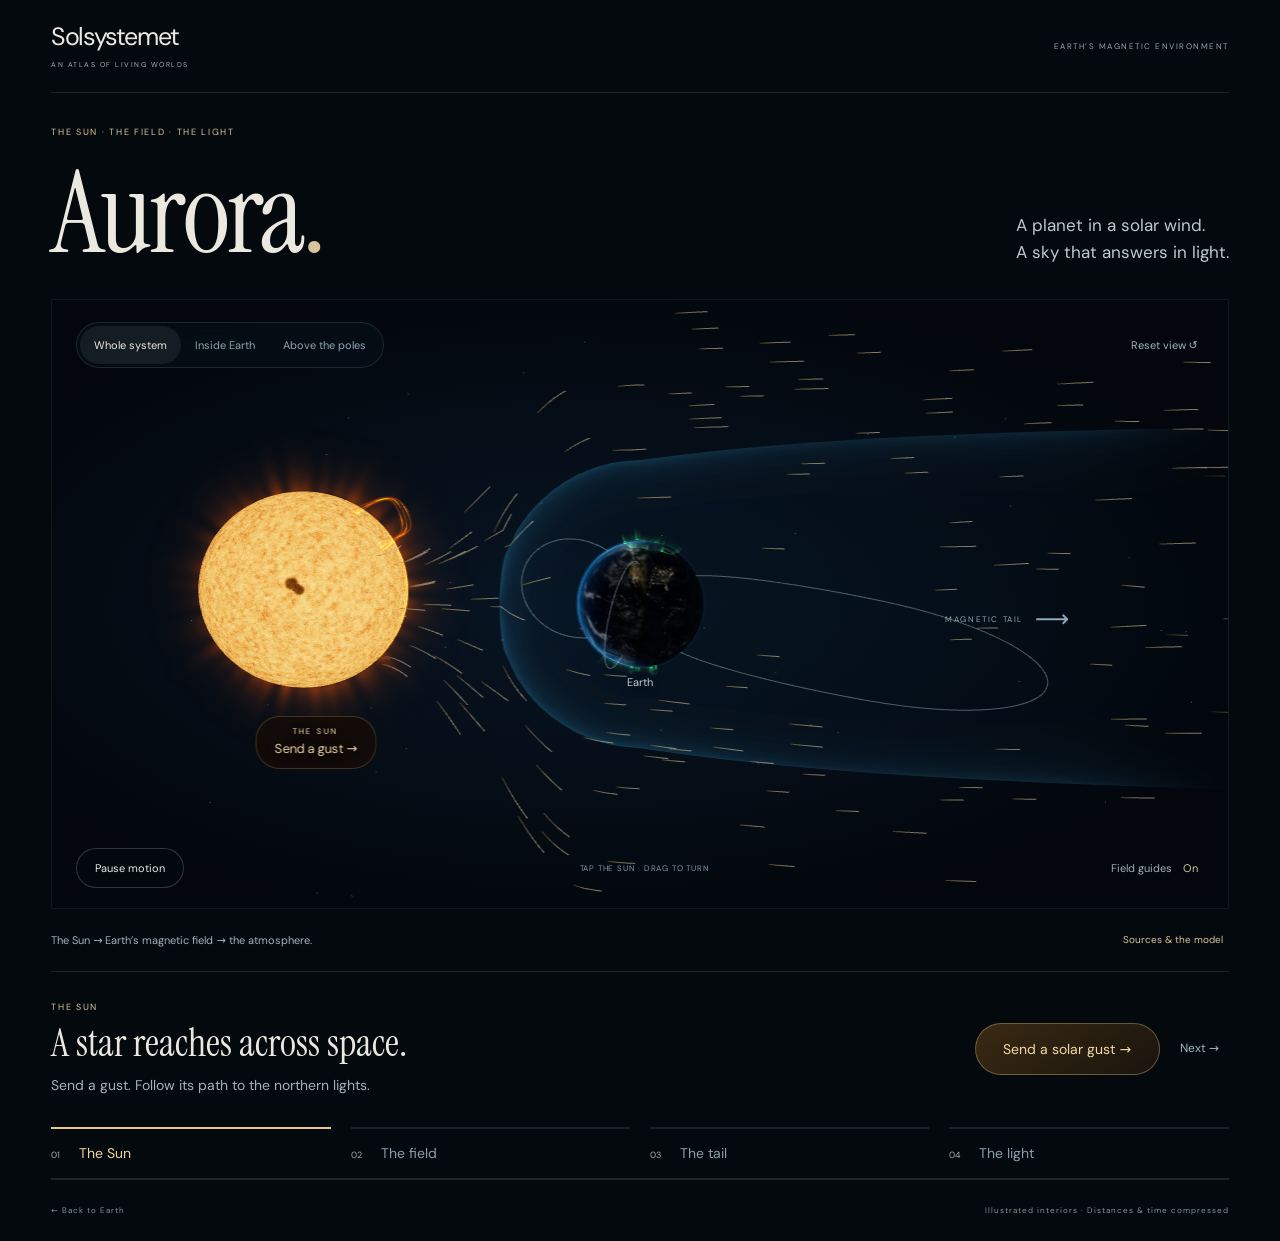
==== commit 11a02d8f: "Publish five Aurora craft and motion refinement passes" ====
--- a/aurora/index.html
+++ b/aurora/index.html
@@ -1,5 +1,5 @@
 <!doctype html><html lang="en"><head><meta charset="utf-8"><meta name="viewport" content="width=device-width,initial-scale=1"><link rel="icon" href="data:,">
-<meta name="theme-color" content="#04090e"><title>Aurora · Earth and its magnetic environment</title><link rel="stylesheet" href="style.css?v=20261102"><script type="importmap">{"imports":{"three":"../vendor/three.module.js","three/core":"../vendor/three.core.js","three/controls":"../vendor/OrbitControls.js","aurora-scene":"./scene.js?v=20261102"}}</script></head>
+<meta name="theme-color" content="#04090e"><title>Aurora · Earth and its magnetic environment</title><link rel="stylesheet" href="style.css?v=e6732d2c9bdf.9df63c26d4"><script type="importmap">{"imports":{"three":"../vendor/three.module.js","three/core":"../vendor/three.core.js","three/controls":"../vendor/OrbitControls.js","aurora-scene":"./scene.js?v=e6732d2c9bdf.9df63c26d4"}}</script></head>
 <body><header><a class="brand" href="../index.html#earth">Solsystemet<span>AN ATLAS OF LIVING WORLDS</span></a><span class="chapter">EARTH’S MAGNETIC ENVIRONMENT</span></header>
 <main><div class="intro"><div><p class="eyebrow">THE SUN · THE FIELD · THE LIGHT</p><h1>Aurora<span>.</span></h1></div><p class="lead">A planet in a solar wind.<br>A sky that answers in light.</p></div>
 <section class="exhibit" aria-label="Earth and its magnetic environment">
@@ -16,4 +16,4 @@
 <dialog id="notes"><button id="closeNotes" aria-label="Close sources">×</button><p class="eyebrow">READING THIS MODEL</p><h2>A field, not a shell.</h2><p>The Sun, its corona and the cutaway are original explanatory illustrations. Interior layer radii approximately follow Earth’s 1,221 km inner core and 3,480 km core boundary within its 6,371 km mean radius. Texture, glowing colours and flow paths are illustrative; we cannot photograph these layers. The mantle is mostly solid rock that flows slowly over geological time. The outer core is liquid conducting metal; its convection and Earth’s rotation help sustain the geodynamo. The inner core is solid.</p><p>“Send a gust” is a compressed story of an illustrative solar-wind disturbance and energy transfer under favourable magnetic-field conditions. Solar-wind pressure alone does not determine auroras. The Sun is shown much closer and smaller than reality. Travel and response times are greatly shortened. <a href="https://science.nasa.gov/earth/facts/" target="_blank" rel="noopener">NASA — Inside Earth</a></p><details class="technical-controls"><summary>Inspect the model controls</summary><div class="instruments"><section class="pressure-instrument" aria-labelledby="pressureTitle"><p class="eyebrow">01 / PUSH ON THE BOUNDARY</p><div class="instrument-title"><h2 id="pressureTitle">The wind presses in.</h2><output id="pressureValue" for="pressure">2.0 <small>nPa</small></output></div><p class="instruction">Increase the pressure. Watch the Sun-facing edge.</p><label class="sr-only" for="pressure">Solar-wind dynamic pressure</label><input id="pressure" type="range" min="0" max="100" value="33.333" step=".1"><div class="range-labels"><span>Gentler wind</span><span>Stronger pressure</span></div><div class="measure"><span>SUNWARD BOUNDARY</span><strong id="boundaryValue">10.0 <small>Earth radii</small></strong></div></section>
 <section class="release-instrument" aria-labelledby="releaseTitle"><p class="eyebrow">02 / FOLLOW A RELEASE</p><div class="instrument-title"><h2 id="releaseTitle">The poles light up.</h2><button id="playRelease">Play sequence</button></div><p class="instruction">Follow energy from the tail towards the polar atmosphere.</p><label class="sr-only" for="release">Illustrative energy release sequence</label><input id="release" type="range" min="0" max="100" value="0" step=".1"><div class="range-labels"><span>Stored energy</span><span>Earthward</span><span>Aurora</span></div><p class="sequence-caption" id="sequenceCaption" aria-live="polite">Energy is stored in the stretched magnetic tail.</p></section></div>
 </details><p>The blue envelope represents the <strong>magnetopause</strong>, the boundary between Earth’s magnetic environment and the solar wind. It is not a solid barrier or Earth’s atmosphere. The sparse interior lines are illustrative magnetic-field guides.</p><p>The pressure control uses the approximate pressure-balance relationship <strong>R ∝ P<sup>−1/6</sup></strong>, with 10 Earth radii at 2 nPa as an illustrative reference. The magnetic field and solar-wind field orientation are held fixed. Real boundary position also depends on those factors and changing conditions. The displayed range is 0.5–32 nPa.</p><p>Earth is enlarged relative to the magnetosphere so it remains visible. Tail length and distances are compressed; the real magnetotail extends far beyond the scene. The envelope shape and guide curves are authored illustrations, not a magnetohydrodynamic simulation.</p><p>The release sequence is separate from the pressure control. It begins with energy already stored in the magnetotail and illustrates an Earthward release and enhanced auroral emission. It does not predict a storm or imply that pressure alone determines auroral activity. Tracers indicate energy transfer, not literal packets travelling on these exact paths.</p><p>Auroras form around the magnetic poles when energetic particles excite atmospheric gases. The ovals and curtain heights are exaggerated; the magnetic axis and auroral shape are illustrative, not current geomagnetic data. Both hemispheres are shown; actual northern and southern auroras are not perfectly symmetrical. Earth and the Sun’s direction stay fixed during the sequence.</p><p>Earth surface: NASA Blue Marble Next Generation, July 2004 with topography. NASA Earth Observatory; Reto Stöckli / NASA Goddard Space Flight Center, based on MODIS observations. Clouds and night lights: Solar System Scope / INOVE, based on NASA imagery, <a href="https://creativecommons.org/licenses/by/4.0/" target="_blank" rel="noopener">CC BY 4.0</a>. Cloud map copied unchanged; day and night maps resized to 2048 × 1024. Historical composites, not live observations. Stars are illustrative. All field geometry and aurora shaders are original explanatory graphics.</p><p><a href="https://science.nasa.gov/heliophysics/focus-areas/magnetosphere-ionosphere/" target="_blank" rel="noopener">NASA — Magnetosphere &amp; ionosphere</a><br><a href="https://science.nasa.gov/sun/auroras/" target="_blank" rel="noopener">NASA — Auroras</a><br><a href="https://www.swpc.noaa.gov/phenomena/aurora" target="_blank" rel="noopener">NOAA — Aurora</a><br><a href="https://doi.org/10.1029/97JA00196" target="_blank" rel="noopener">Shue et al. (1997) — Magnetopause shape</a><br><a href="../sources.html" target="_blank" rel="noopener">Earth imagery credits</a></p></dialog>
-<script type="module" src="app.js?v=20261102"></script></body></html>
+<script type="module" src="app.js?v=e6732d2c9bdf.9df63c26d4"></script></body></html>
